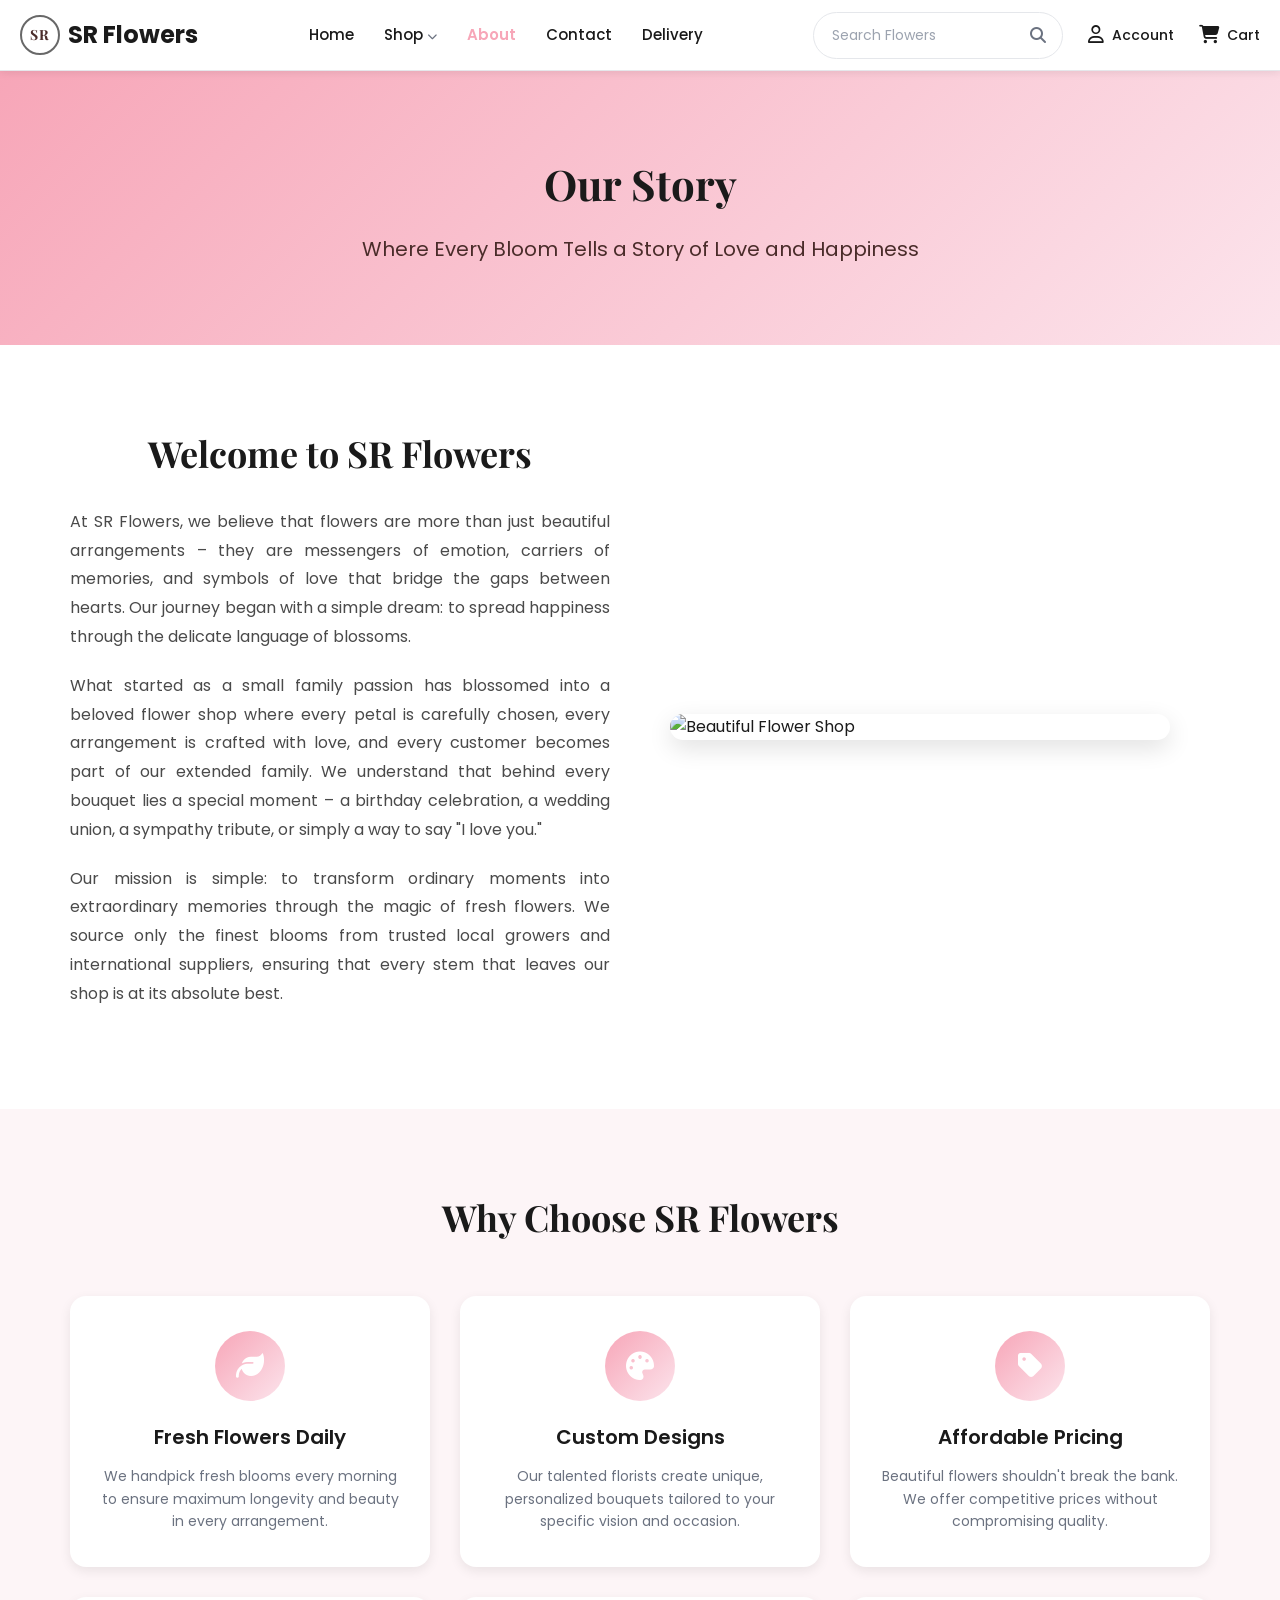
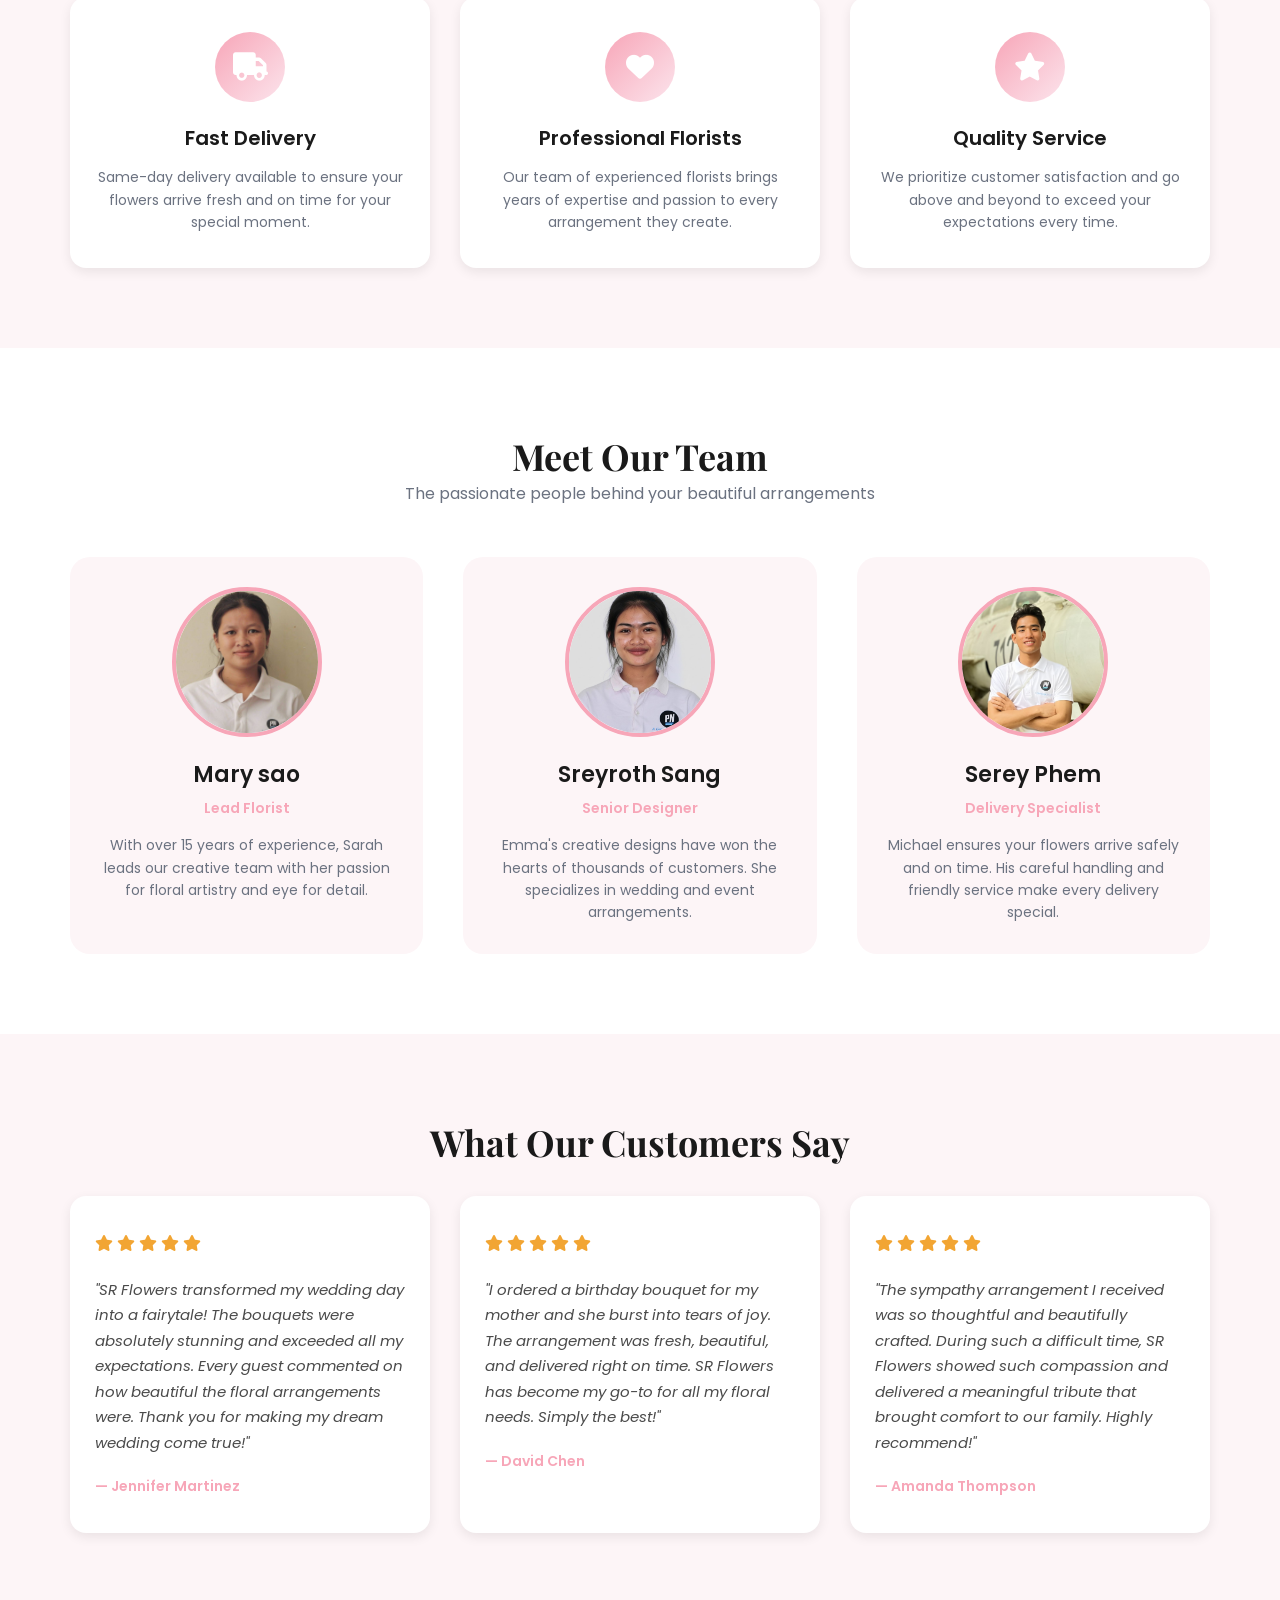
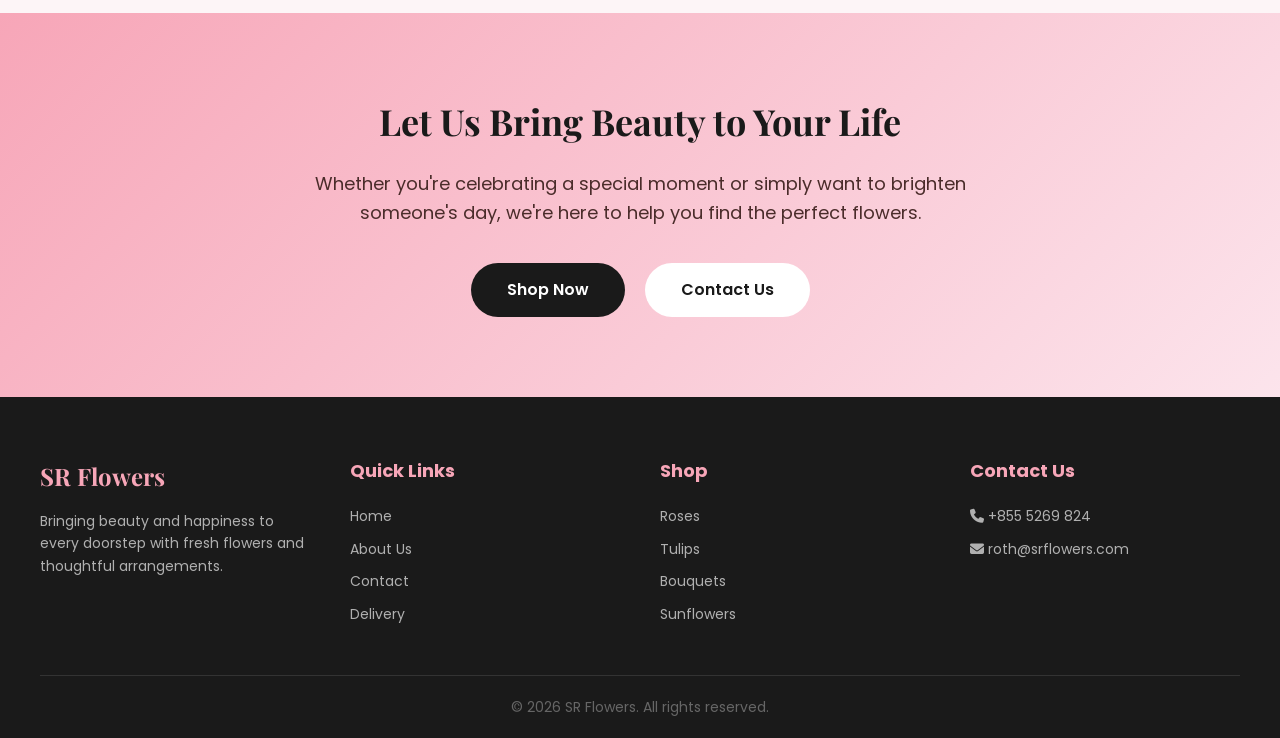
==== Pages/about.html @ 01a76b64 "First commit" ====
<!doctype html>
<html lang="en">
  <head>
    <meta charset="UTF-8" />
    <meta name="viewport" content="width=device-width, initial-scale=1.0" />
    <title>About Us - SR Flowers</title>
    <!-- Google Fonts -->
    <link rel="preconnect" href="https://fonts.googleapis.com" />
    <link rel="preconnect" href="https://fonts.gstatic.com" crossorigin />
    <link
      href="https://fonts.googleapis.com/css2?family=Playfair+Display:wght@400;600;700&family=Poppins:wght@300;400;500;600;700&display=swap"
      rel="stylesheet"
    />
    <!-- Font Awesome for icons -->
    <link
      rel="stylesheet"
      href="https://cdnjs.cloudflare.com/ajax/libs/font-awesome/6.4.0/css/all.min.css"
    />
    <link rel="stylesheet" href="../CSS/about.css" />
  </head>
  <body>
    <!-- ============================================
         HEADER / TOP NAVIGATION
    ============================================= -->
    <header class="header">
      <div class="header-container">
        <!-- Logo -->
        <div class="logo">
          <div class="mini-logo">
            <span>SR</span>
          </div>
          <span>SR Flowers</span>
        </div>

        <!-- Center Navigation -->
        <nav class="nav-links">
          <a href="../index.html" class="nav-item">Home</a>
          <div class="nav-item dropdown">
            <a href="#"> Shop <i class="fa-solid fa-chevron-down"></i> </a>
            <div class="dropdown-menu">
              <a href="./roses.html">Roses</a>
              <a href="./tulips.html">Tulips</a>
              <a href="./lities.html">Lilies</a>
              <a href="./sunflowers.html">Sunflowers</a>
              <a href="./orchids.html">Orchids</a>
              <a href="./bouquets.html">Bouquets</a>
            </div>
          </div>
          <a href="./about.html" class="nav-item active">About</a>
          <a href="./contact.html" class="nav-item">Contact</a>
          <a href="./delivery.html" class="nav-item">Delivery</a>
        </nav>

        <!-- Right Side -->
        <div class="header-right">
          <!-- Search Bar -->
          <div class="search-bar">
            <input type="text" placeholder="Search Flowers" />
            <button><i class="fa-solid fa-magnifying-glass"></i></button>
          </div>

          <!-- Account -->
          <a href="#" class="header-icon">
            <i class="fa-regular fa-user"></i>
            <span>Account</span>
          </a>

          <!-- Cart -->
          <a href="#" class="header-icon">
            <i class="fa-solid fa-cart-shopping"></i>
            <span>Cart</span>
          </a>
        </div>

        <!-- Mobile Menu Toggle -->
        <button class="mobile-menu-btn">
          <i class="fa-solid fa-bars"></i>
        </button>
      </div>
    </header>

    <!-- ============================================
         HERO SECTION
    ============================================= -->
    <section class="about-hero">
      <div class="about-hero-container">
        <h1 class="about-hero-title">Our Story</h1>
        <p class="about-hero-tagline">
          Where Every Bloom Tells a Story of Love and Happiness
        </p>
      </div>
    </section>

    <!-- ============================================
         ABOUT US SECTION
    ============================================= -->
    <section class="about-story">
      <div class="about-container">
        <div class="about-content">
          <h2 class="about-section-title">Welcome to SR Flowers</h2>
          <p class="about-text">
            At SR Flowers, we believe that flowers are more than just beautiful
            arrangements – they are messengers of emotion, carriers of memories,
            and symbols of love that bridge the gaps between hearts. Our journey
            began with a simple dream: to spread happiness through the delicate
            language of blossoms.
          </p>
          <p class="about-text">
            What started as a small family passion has blossomed into a beloved
            flower shop where every petal is carefully chosen, every arrangement
            is crafted with love, and every customer becomes part of our
            extended family. We understand that behind every bouquet lies a
            special moment – a birthday celebration, a wedding union, a sympathy
            tribute, or simply a way to say "I love you."
          </p>
          <p class="about-text">
            Our mission is simple: to transform ordinary moments into
            extraordinary memories through the magic of fresh flowers. We source
            only the finest blooms from trusted local growers and international
            suppliers, ensuring that every stem that leaves our shop is at its
            absolute best.
          </p>
        </div>
        <div class="about-image">
          <img
            src="https://images.unsplash.com/photo-1487530811176-3780de880c2d?w=600&h=500&fit=crop"
            alt="Beautiful Flower Shop"
          />
        </div>
      </div>
    </section>

    <!-- ============================================
         WHY CHOOSE US
    ============================================= -->
    <section class="why-choose-us">
      <div class="about-container">
        <h2 class="about-section-title">Why Choose SR Flowers</h2>
        <div class="features-grid">
          <div class="feature-card">
            <div class="feature-icon">
              <i class="fa-solid fa-leaf"></i>
            </div>
            <h3>Fresh Flowers Daily</h3>
            <p>
              We handpick fresh blooms every morning to ensure maximum longevity
              and beauty in every arrangement.
            </p>
          </div>
          <div class="feature-card">
            <div class="feature-icon">
              <i class="fa-solid fa-palette"></i>
            </div>
            <h3>Custom Designs</h3>
            <p>
              Our talented florists create unique, personalized bouquets
              tailored to your specific vision and occasion.
            </p>
          </div>
          <div class="feature-card">
            <div class="feature-icon">
              <i class="fa-solid fa-tag"></i>
            </div>
            <h3>Affordable Pricing</h3>
            <p>
              Beautiful flowers shouldn't break the bank. We offer competitive
              prices without compromising quality.
            </p>
          </div>
          <div class="feature-card">
            <div class="feature-icon">
              <i class="fa-solid fa-truck"></i>
            </div>
            <h3>Fast Delivery</h3>
            <p>
              Same-day delivery available to ensure your flowers arrive fresh
              and on time for your special moment.
            </p>
          </div>
          <div class="feature-card">
            <div class="feature-icon">
              <i class="fa-solid fa-heart"></i>
            </div>
            <h3>Professional Florists</h3>
            <p>
              Our team of experienced florists brings years of expertise and
              passion to every arrangement they create.
            </p>
          </div>
          <div class="feature-card">
            <div class="feature-icon">
              <i class="fa-solid fa-star"></i>
            </div>
            <h3>Quality Service</h3>
            <p>
              We prioritize customer satisfaction and go above and beyond to
              exceed your expectations every time.
            </p>
          </div>
        </div>
      </div>
    </section>

    <!-- ============================================
         OUR TEAM
    ============================================= -->
    <section class="our-team">
      <div class="about-container">
        <h2 class="about-section-title">Meet Our Team</h2>
        <p class="team-intro">
          The passionate people behind your beautiful arrangements
        </p>
        <div class="team-grid">
          <div class="team-card">
            <div class="team-image">
              <img
                src="../Images/aboutImages/photo_2026-03-27_16-29-30.jpg"
                alt="Lead Florist"
              />
            </div>
            <h3>Mary sao</h3>
            <p class="team-role">Lead Florist</p>
            <p class="team-desc">
              With over 15 years of experience, Sarah leads our creative team
              with her passion for floral artistry and eye for detail.
            </p>
          </div>
          <div class="team-card">
            <div class="team-image">
              <img
                src="../Images/aboutImages/photo_2026-03-27_16-29-22.jpg"
                alt="Floral Designer"
              />
            </div>
            <h3>Sreyroth Sang</h3>
            <p class="team-role">Senior Designer</p>
            <p class="team-desc">
              Emma's creative designs have won the hearts of thousands of
              customers. She specializes in wedding and event arrangements.
            </p>
          </div>
          <div class="team-card">
            <div class="team-image">
              <img
                src="../Images/aboutImages/photo_2026-03-27_16-34-37.jpg"
                alt="Delivery Specialist"
              />
            </div>
            <h3>Serey Phem</h3>
            <p class="team-role">Delivery Specialist</p>
            <p class="team-desc">
              Michael ensures your flowers arrive safely and on time. His
              careful handling and friendly service make every delivery special.
            </p>
          </div>
        </div>
      </div>
    </section>

    <!-- ============================================
         TESTIMONIALS
    ============================================= -->
    <section class="testimonials">
      <div class="about-container">
        <h2 class="about-section-title">What Our Customers Say</h2>
        <div class="testimonials-grid">
          <div class="testimonial-card">
            <div class="testimonial-stars">
              <i class="fa-solid fa-star"></i>
              <i class="fa-solid fa-star"></i>
              <i class="fa-solid fa-star"></i>
              <i class="fa-solid fa-star"></i>
              <i class="fa-solid fa-star"></i>
            </div>
            <p class="testimonial-text">
              "SR Flowers transformed my wedding day into a fairytale! The
              bouquets were absolutely stunning and exceeded all my
              expectations. Every guest commented on how beautiful the floral
              arrangements were. Thank you for making my dream wedding come
              true!"
            </p>
            <p class="testimonial-author">— Jennifer Martinez</p>
          </div>
          <div class="testimonial-card">
            <div class="testimonial-stars">
              <i class="fa-solid fa-star"></i>
              <i class="fa-solid fa-star"></i>
              <i class="fa-solid fa-star"></i>
              <i class="fa-solid fa-star"></i>
              <i class="fa-solid fa-star"></i>
            </div>
            <p class="testimonial-text">
              "I ordered a birthday bouquet for my mother and she burst into
              tears of joy. The arrangement was fresh, beautiful, and delivered
              right on time. SR Flowers has become my go-to for all my floral
              needs. Simply the best!"
            </p>
            <p class="testimonial-author">— David Chen</p>
          </div>
          <div class="testimonial-card">
            <div class="testimonial-stars">
              <i class="fa-solid fa-star"></i>
              <i class="fa-solid fa-star"></i>
              <i class="fa-solid fa-star"></i>
              <i class="fa-solid fa-star"></i>
              <i class="fa-solid fa-star"></i>
            </div>
            <p class="testimonial-text">
              "The sympathy arrangement I received was so thoughtful and
              beautifully crafted. During such a difficult time, SR Flowers
              showed such compassion and delivered a meaningful tribute that
              brought comfort to our family. Highly recommend!"
            </p>
            <p class="testimonial-author">— Amanda Thompson</p>
          </div>
        </div>
      </div>
    </section>

    <!-- ============================================
         CALL TO ACTION
    ============================================= -->
    <section class="cta-section">
      <div class="cta-container">
        <h2 class="cta-title">Let Us Bring Beauty to Your Life</h2>
        <p class="cta-text">
          Whether you're celebrating a special moment or simply want to brighten
          someone's day, we're here to help you find the perfect flowers.
        </p>
        <div class="cta-buttons">
          <a href="../index.html" class="cta-btn-primary">Shop Now</a>
          <a href="./contact.html" class="cta-btn-secondary">Contact Us</a>
        </div>
      </div>
    </section>

    <!-- ============================================
         FOOTER
    ============================================= -->
    <footer class="footer">
      <div class="footer-container">
        <div class="footer-section">
          <h3>SR Flowers</h3>
          <p>
            Bringing beauty and happiness to every doorstep with fresh flowers
            and thoughtful arrangements.
          </p>
        </div>
        <div class="footer-section">
          <h4>Quick Links</h4>
          <a href="../index.html">Home</a>
          <a href="./about.html">About Us</a>
          <a href="./contact.html">Contact</a>
          <a href="./delivery.html">Delivery</a>
        </div>
        <div class="footer-section">
          <h4>Shop</h4>
          <a href="./roses.html">Roses</a>
          <a href="./tulips.html">Tulips</a>
          <a href="./bouquets.html">Bouquets</a>
          <a href="./sunflowers.html">Sunflowers</a>
        </div>
        <div class="footer-section">
          <h4>Contact Us</h4>
          <p><i class="fa-solid fa-phone"></i> +855 5269 824</p>
          <p><i class="fa-solid fa-envelope"></i> roth@srflowers.com</p>
        </div>
      </div>
      <div class="footer-bottom">
        <p>&copy; 2026 SR Flowers. All rights reserved.</p>
      </div>
    </footer>
  </body>
</html>
---- CSS/about.css ----
/* ============================================
   ABOUT PAGE STYLES
   ============================================ */

/* ============================================
   RESET & BASIC STYLES
   ============================================ */
* {
  margin: 0;
  padding: 0;
  box-sizing: border-box;
}

body {
  font-family: "Poppins", sans-serif;
  background-color: #ffffff;
  color: #1a1a1a;
  line-height: 1.6;
}

a {
  text-decoration: none;
  color: inherit;
}

button {
  font-family: inherit;
  cursor: pointer;
  border: none;
  outline: none;
}

img {
  max-width: 100%;
  height: auto;
  display: block;
}

/* ============================================
   HEADER / TOP NAVIGATION
   ============================================ */
.header {
  background-color: #ffffff;
  box-shadow: 0 2px 8px rgba(0, 0, 0, 0.08);
  position: sticky;
  top: 0;
  z-index: 1000;
  border-bottom: 1px solid #e5e7eb;
}

.header-container {
  max-width: 1300px;
  margin: 0 auto;
  padding: 0 20px;
  height: 70px;
  display: flex;
  align-items: center;
  justify-content: space-between;
  gap: 30px;
}

.logo {
  display: flex;
  align-items: center;
  gap: 8px;
  font-size: 24px;
  font-weight: 700;
  color: #1a1a1a;
  flex-shrink: 0;
}

.logo i {
  color: #f7a6b8;
  font-size: 28px;
}

.mini-logo {
  width: 40px;
  height: 40px;
  border-radius: 50%;
  display: flex;
  justify-content: center;
  align-items: center;
  border: rgb(104, 104, 104) 2px solid;
}

.mini-logo span {
  font-family: "Playfair Display", serif;
  font-size: 14px;
  font-weight: 700;
  color: #4a2c2a;
  letter-spacing: 1px;
}

.nav-links {
  display: flex;
  align-items: center;
  gap: 30px;
}

.nav-item {
  font-size: 15px;
  font-weight: 500;
  color: #1a1a1a;
  transition: color 0.3s ease;
  display: flex;
  align-items: center;
  gap: 5px;
}

.nav-item:hover {
  color: #f7a6b8;
}

/* Active Navigation Link */
.nav-item.active {
  color: #f7a6b8;
  font-weight: 600;
}

.dropdown-menu a.active {
  background-color: #f7a6b8;
  color: #ffffff;
}

.nav-item i {
  font-size: 10px;
  color: #6b7280;
}

.dropdown {
  position: relative;
}

.dropdown-menu {
  position: absolute;
  top: 100%;
  left: 0;
  background-color: #ffffff;
  border-radius: 8px;
  box-shadow: 0 4px 12px rgba(0, 0, 0, 0.15);
  min-width: 200px;
  padding: 10px 0;
  display: none;
  z-index: 1000;
}

.dropdown:hover .dropdown-menu {
  display: block;
}

.dropdown-menu a {
  display: block;
  padding: 10px 20px;
  color: #1a1a1a;
  font-size: 14px;
  transition:
    background-color 0.3s ease,
    color 0.3s ease;
}

.dropdown-menu a:hover {
  background-color: #f7a6b8;
  color: #ffffff;
}

.header-right {
  display: flex;
  align-items: center;
  gap: 25px;
  flex-shrink: 0;
}

.search-bar {
  display: flex;
  align-items: center;
  background-color: #ffffff;
  border-radius: 50px;
  overflow: hidden;
  border: 1px solid #e5e7eb;
  transition:
    border-color 0.3s ease,
    box-shadow 0.3s ease;
}

.search-bar:focus-within {
  border-color: #f7a6b8;
  box-shadow: 0 0 0 3px rgba(247, 166, 184, 0.1);
}

.search-bar input {
  border: none;
  background: transparent;
  padding: 10px 18px;
  font-size: 14px;
  width: 200px;
  font-family: inherit;
  outline: none;
}

.search-bar input::placeholder {
  color: #9ca3af;
}

.search-bar button {
  background: transparent;
  padding: 10px 16px;
  color: #6b7280;
  font-size: 16px;
  transition: color 0.3s ease;
}

.search-bar button:hover {
  color: #f7a6b8;
}

.header-icon {
  display: flex;
  align-items: center;
  gap: 8px;
  font-size: 14px;
  font-weight: 500;
  color: #1a1a1a;
  transition: color 0.3s ease;
}

.header-icon:hover {
  color: #f7a6b8;
}

.header-icon i {
  font-size: 18px;
}

.mobile-menu-btn {
  display: none;
  background: transparent;
  font-size: 24px;
  color: #1a1a1a;
  padding: 5px;
}

/* ============================================
   ABOUT HERO SECTION
   ============================================ */
.about-hero {
  background: linear-gradient(135deg, #f7a6b8 0%, #fce4ec 100%);
  padding: 80px 30px;
  text-align: center;
}

.about-hero-container {
  max-width: 800px;
  margin: 0 auto;
}

.about-hero-title {
  font-family: "Playfair Display", serif;
  font-size: 42px;
  font-weight: 700;
  color: #1a1a1a;
  margin-bottom: 15px;
}

.about-hero-tagline {
  font-size: 20px;
  color: #4a2c2a;
  font-weight: 400;
  line-height: 1.6;
}

/* ============================================
   ABOUT CONTAINER
   ============================================ */
.about-container {
  max-width: 1200px;
  margin: 0 auto;
  padding: 0 30px;
}

/* ============================================
   ABOUT STORY SECTION
   ============================================ */
.about-story {
  padding: 80px 30px;
  background-color: #ffffff;
}

.about-story .about-container {
  display: flex;
  align-items: center;
  gap: 60px;
}

.about-content {
  flex: 1;
}

.about-section-title {
  font-family: "Playfair Display", serif;
  font-size: 36px;
  font-weight: 700;
  color: #1a1a1a;
  margin-bottom: 25px;
  text-align: center;
}

.about-text {
  font-size: 16px;
  color: #4a4a4a;
  line-height: 1.8;
  margin-bottom: 20px;
  text-align: justify;
}

.about-image {
  flex: 1;
}

.about-image img {
  width: 100%;
  max-width: 500px;
  height: auto;
  border-radius: 20px;
  box-shadow: 0 8px 24px rgba(0, 0, 0, 0.12);
}

/* ============================================
   WHY CHOOSE US SECTION
   ============================================ */
.why-choose-us {
  padding: 80px 30px;
  background-color: #fdf5f7;
}

.why-choose-us .about-section-title {
  margin-bottom: 50px;
}

.features-grid {
  display: grid;
  grid-template-columns: repeat(3, 1fr);
  gap: 30px;
}

.feature-card {
  background-color: #ffffff;
  padding: 35px 25px;
  border-radius: 16px;
  text-align: center;
  box-shadow: 0 4px 12px rgba(0, 0, 0, 0.08);
  transition:
    transform 0.3s ease,
    box-shadow 0.3s ease;
}

.feature-card:hover {
  transform: translateY(-5px);
  box-shadow: 0 8px 20px rgba(0, 0, 0, 0.12);
}

.feature-icon {
  width: 70px;
  height: 70px;
  background: linear-gradient(135deg, #f7a6b8 0%, #fce4ec 100%);
  border-radius: 50%;
  display: flex;
  align-items: center;
  justify-content: center;
  margin: 0 auto 20px;
}

.feature-icon i {
  font-size: 28px;
  color: #fff;
}

.feature-card h3 {
  font-size: 20px;
  font-weight: 600;
  color: #1a1a1a;
  margin-bottom: 12px;
}

.feature-card p {
  font-size: 14px;
  color: #6b7280;
  line-height: 1.6;
}

/* ============================================
   OUR TEAM SECTION
   ============================================ */
.our-team {
  padding: 80px 30px;
  background-color: #ffffff;
}

.team-intro {
  text-align: center;
  font-size: 16px;
  color: #6b7280;
  margin-bottom: 50px;
  margin-top: -30px;
}

.team-grid {
  display: grid;
  grid-template-columns: repeat(3, 1fr);
  gap: 40px;
}

.team-card {
  text-align: center;
  padding: 30px;
  border-radius: 20px;
  background-color: #fdf5f7;
  transition: transform 0.3s ease;
}

.team-card:hover {
  transform: translateY(-5px);
}

.team-image {
  width: 150px;
  height: 150px;
  border-radius: 50%;
  margin: 0 auto 20px;
  overflow: hidden;
  border: 4px solid #f7a6b8;
}

.team-image img {
  width: 100%;
  height: 100%;
  object-fit: cover;
}

.team-card h3 {
  font-size: 22px;
  font-weight: 600;
  color: #1a1a1a;
  margin-bottom: 5px;
}

.team-role {
  font-size: 14px;
  color: #f7a6b8;
  font-weight: 600;
  margin-bottom: 15px;
}

.team-desc {
  font-size: 14px;
  color: #6b7280;
  line-height: 1.6;
}

/* ============================================
   TESTIMONIALS SECTION
   ============================================ */
.testimonials {
  padding: 80px 30px;
  background-color: #fdf5f7;
}

.testimonials-grid {
  display: grid;
  grid-template-columns: repeat(3, 1fr);
  gap: 30px;
}

.testimonial-card {
  background-color: #ffffff;
  padding: 35px 25px;
  border-radius: 16px;
  box-shadow: 0 4px 12px rgba(0, 0, 0, 0.08);
  transition: transform 0.3s ease;
}

.testimonial-card:hover {
  transform: translateY(-5px);
}

.testimonial-stars {
  margin-bottom: 20px;
}

.testimonial-stars i {
  color: #f2a533;
  font-size: 16px;
}

.testimonial-text {
  font-size: 15px;
  color: #4a4a4a;
  line-height: 1.7;
  font-style: italic;
  margin-bottom: 20px;
}

.testimonial-author {
  font-size: 14px;
  color: #f7a6b8;
  font-weight: 600;
}

/* ============================================
   CTA SECTION
   ============================================ */
.cta-section {
  background: linear-gradient(135deg, #f7a6b8 0%, #fce4ec 100%);
  padding: 80px 30px;
  text-align: center;
}

.cta-container {
  max-width: 700px;
  margin: 0 auto;
}

.cta-title {
  font-family: "Playfair Display", serif;
  font-size: 36px;
  font-weight: 700;
  color: #1a1a1a;
  margin-bottom: 20px;
}

.cta-text {
  font-size: 18px;
  color: #4a2c2a;
  margin-bottom: 35px;
  line-height: 1.6;
}

.cta-buttons {
  display: flex;
  gap: 20px;
  justify-content: center;
}

.cta-btn-primary {
  background-color: #1a1a1a;
  color: #ffffff;
  padding: 14px 36px;
  border-radius: 50px;
  font-size: 16px;
  font-weight: 600;
  transition:
    background-color 0.3s ease,
    transform 0.3s ease;
}

.cta-btn-primary:hover {
  background-color: #333333;
  transform: translateY(-2px);
}

.cta-btn-secondary {
  background-color: #ffffff;
  color: #1a1a1a;
  padding: 14px 36px;
  border-radius: 50px;
  font-size: 16px;
  font-weight: 600;
  transition:
    background-color 0.3s ease,
    transform 0.3s ease;
}

.cta-btn-secondary:hover {
  background-color: #ffffff;
  transform: translateY(-2px);
}

/* ============================================
   FOOTER
   ============================================ */
.footer {
  background-color: #1a1a1a;
  color: #ffffff;
  padding: 60px 30px 20px;
}

.footer-container {
  max-width: 1200px;
  margin: 0 auto;
  display: grid;
  grid-template-columns: repeat(4, 1fr);
  gap: 40px;
}

.footer-section h3 {
  font-family: "Playfair Display", serif;
  font-size: 24px;
  margin-bottom: 15px;
  color: #f7a6b8;
}

.footer-section h4 {
  font-size: 18px;
  margin-bottom: 20px;
  color: #f7a6b8;
}

.footer-section p {
  font-size: 14px;
  color: #b0b0b0;
  margin-bottom: 10px;
  line-height: 1.6;
}

.footer-section a {
  display: block;
  font-size: 14px;
  color: #b0b0b0;
  margin-bottom: 10px;
  transition: color 0.3s ease;
}

.footer-section a:hover {
  color: #f7a6b8;
}

.footer-bottom {
  max-width: 1200px;
  margin: 40px auto 0;
  padding-top: 20px;
  border-top: 1px solid #333333;
  text-align: center;
}

.footer-bottom p {
  font-size: 14px;
  color: #666666;
}

/* ============================================
   RESPONSIVE STYLES
   ============================================ */
@media (max-width: 1024px) {
  .features-grid,
  .team-grid,
  .testimonials-grid {
    grid-template-columns: repeat(2, 1fr);
  }

  .footer-container {
    grid-template-columns: repeat(2, 1fr);
  }
}

@media (max-width: 768px) {
  .about-hero-title {
    font-size: 40px;
  }

  .about-story .about-container {
    flex-direction: column;
    gap: 30px;
  }

  .about-image {
    order: -1;
  }

  .features-grid,
  .team-grid,
  .testimonials-grid {
    grid-template-columns: 1fr;
  }

  .cta-buttons {
    flex-direction: column;
    align-items: center;
  }

  .footer-container {
    grid-template-columns: 1fr;
    text-align: center;
  }
}
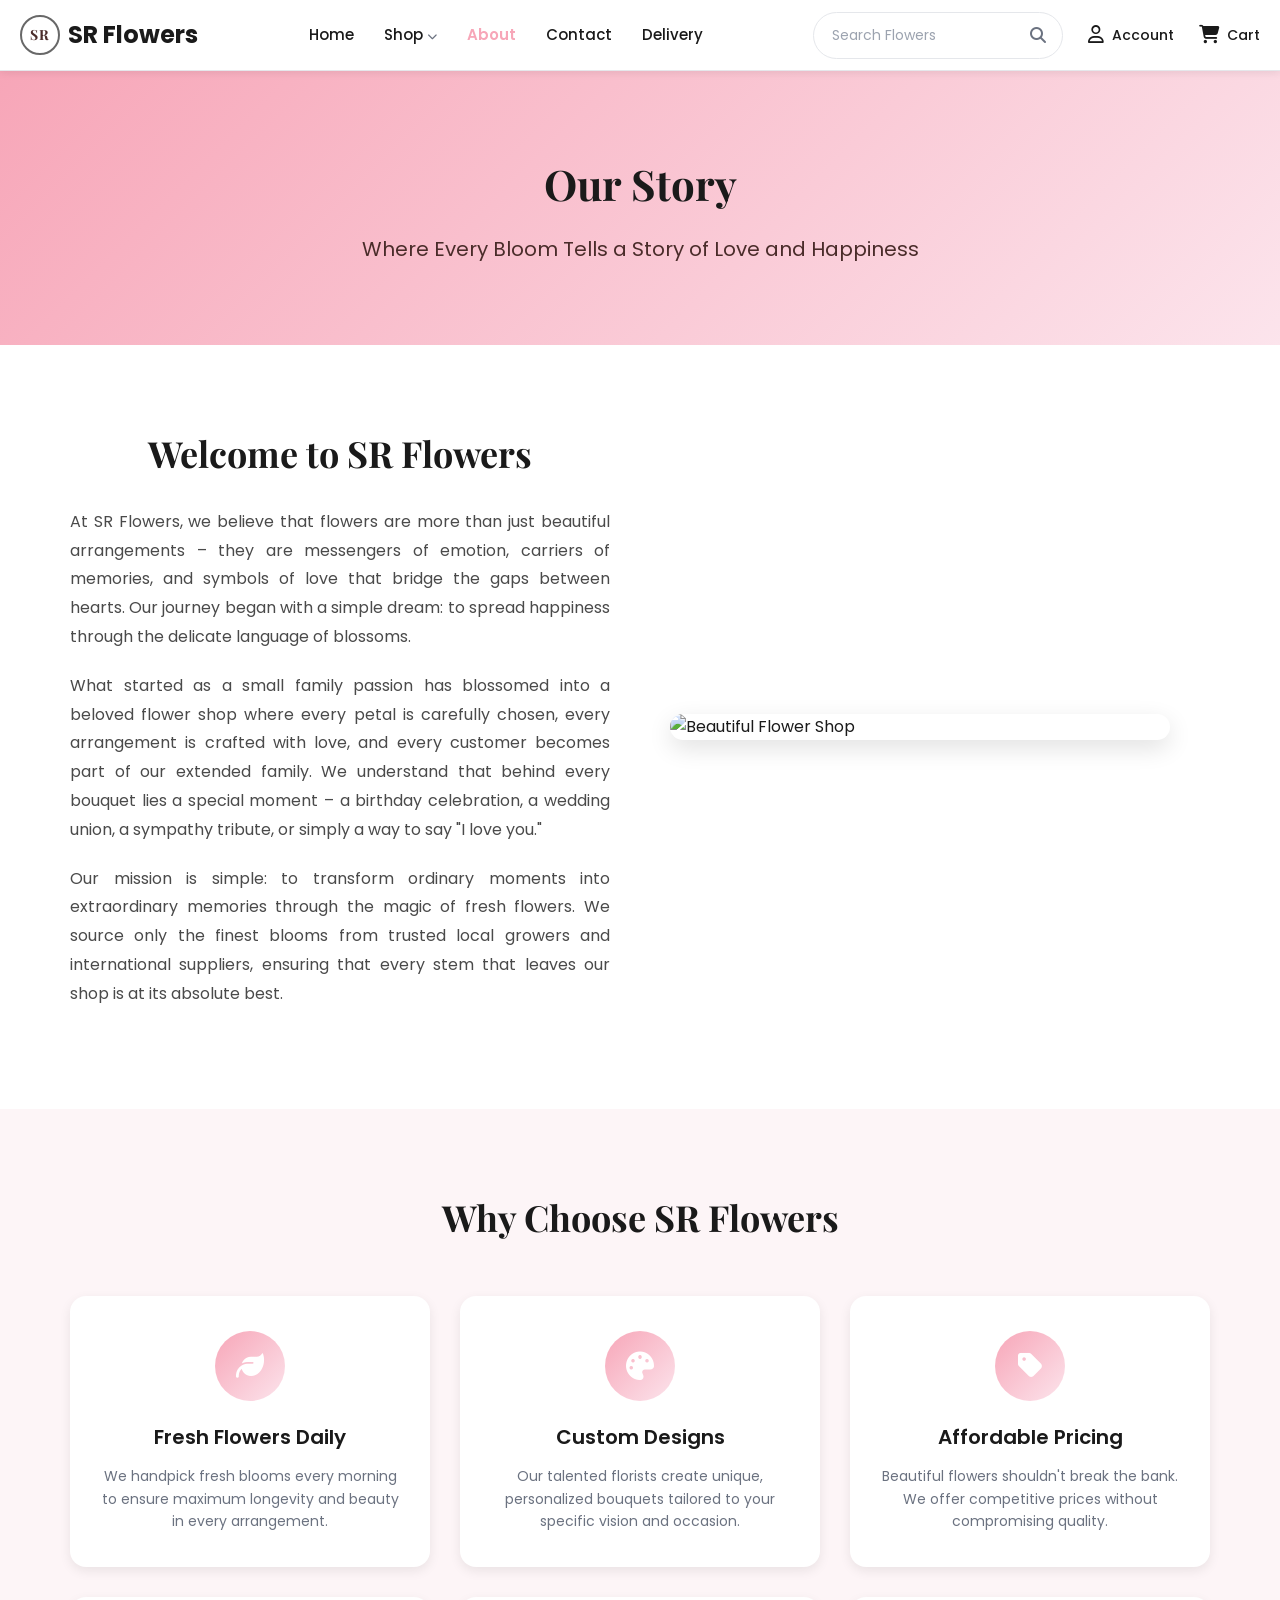
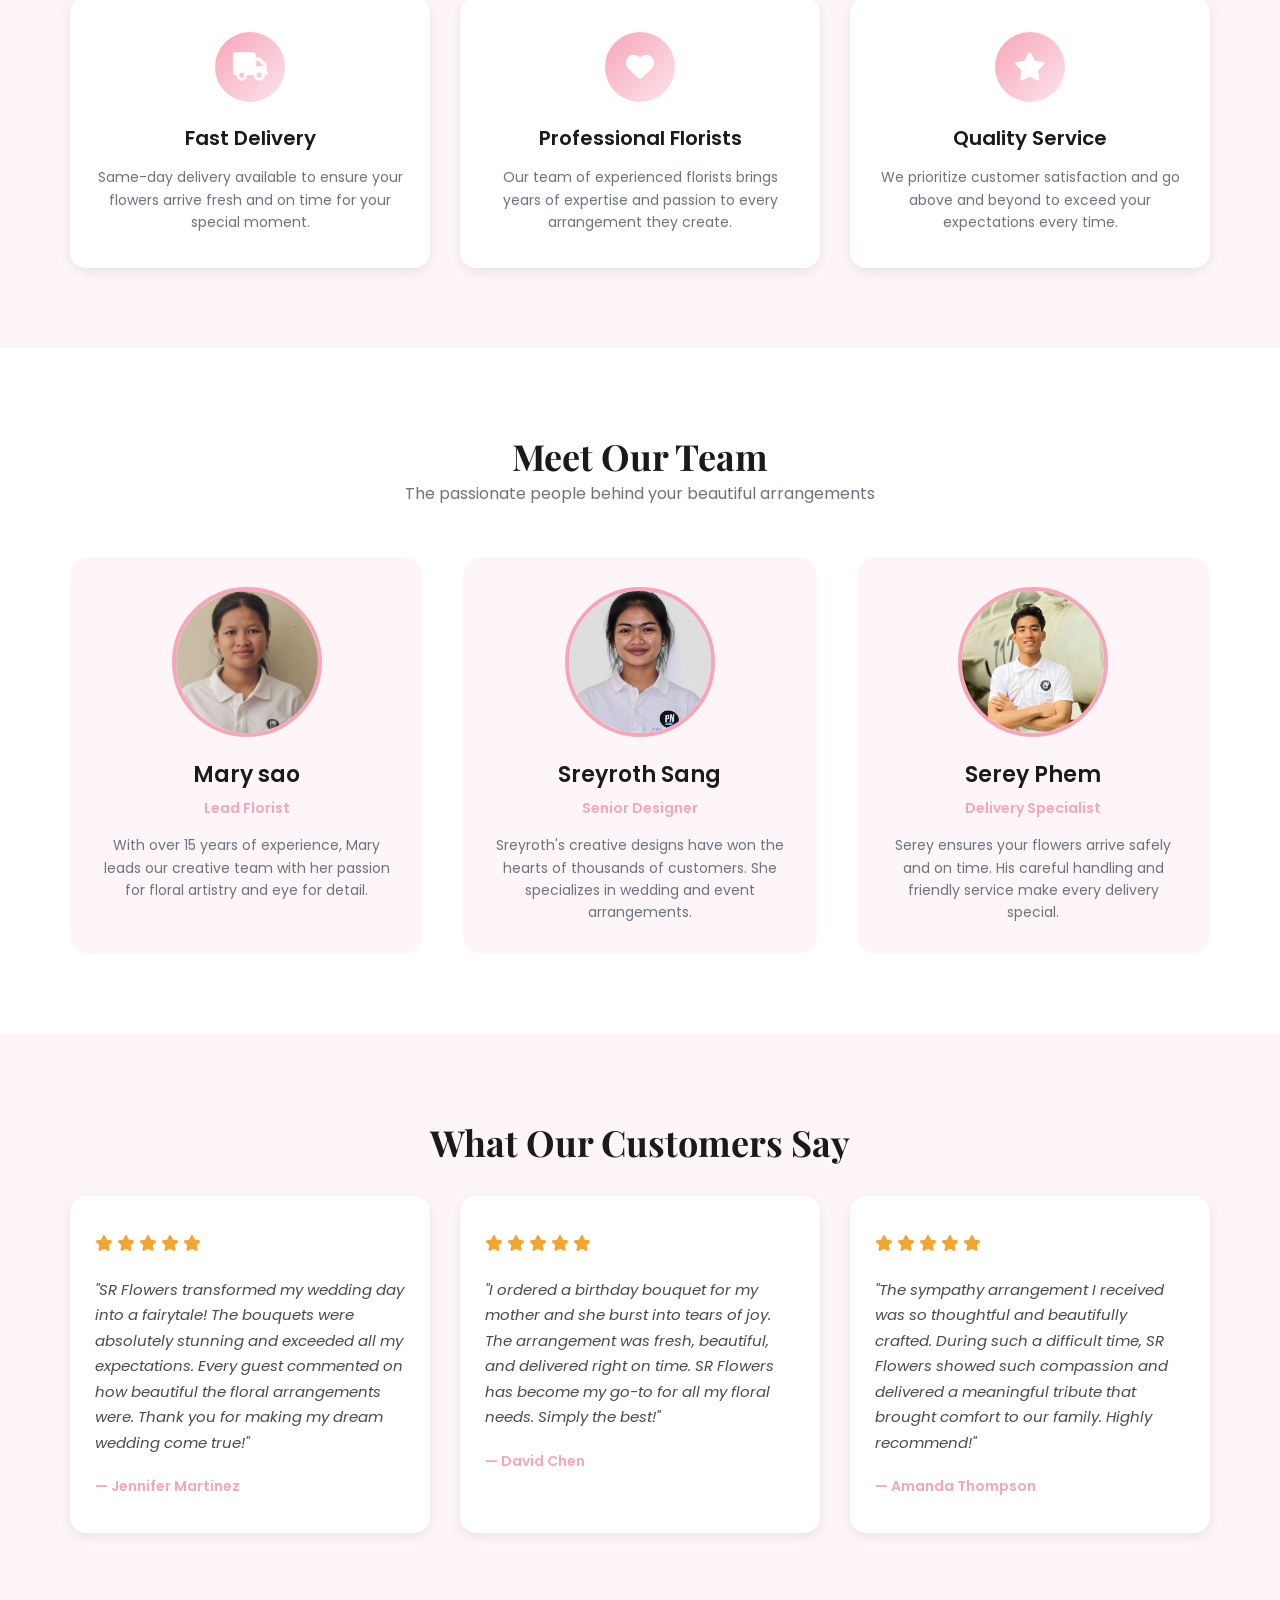
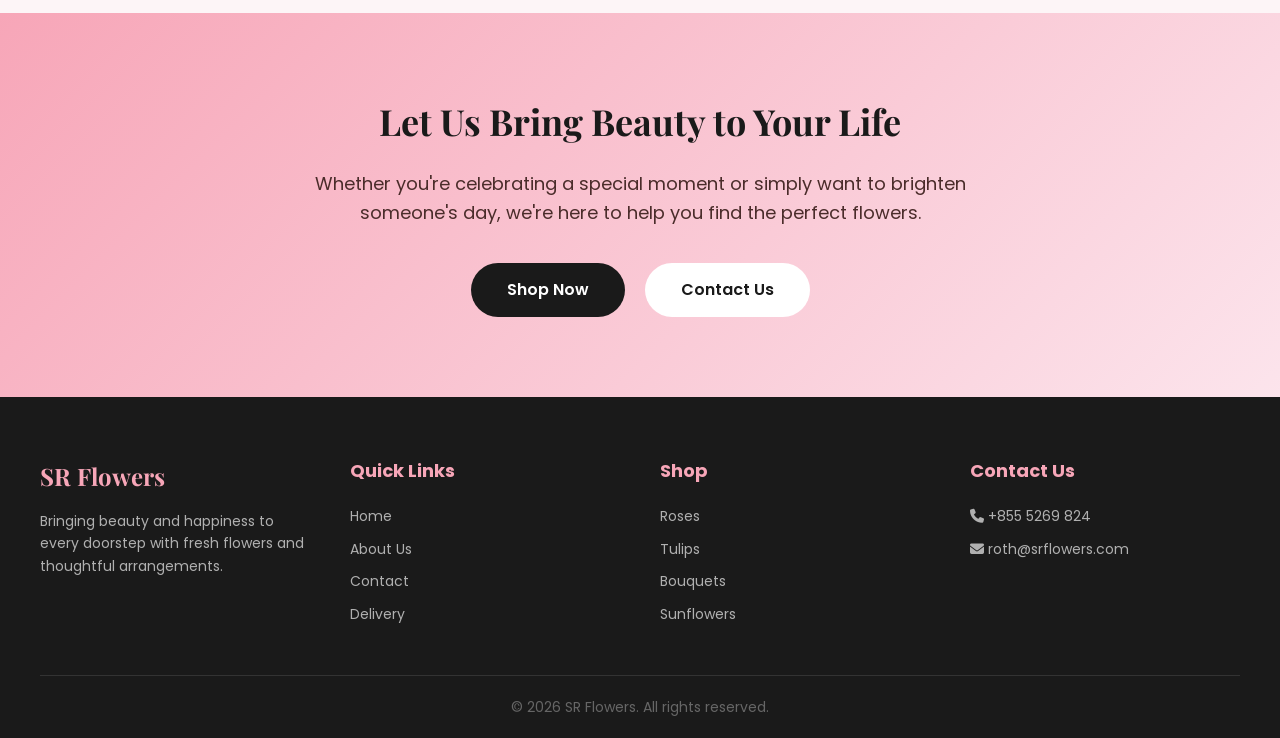
==== commit 67c0e717: "update on about us page" ====
--- a/Pages/about.html
+++ b/Pages/about.html
@@ -221,7 +221,7 @@
             <h3>Mary sao</h3>
             <p class="team-role">Lead Florist</p>
             <p class="team-desc">
-              With over 15 years of experience, Sarah leads our creative team
+              With over 15 years of experience, Mary​ leads our creative team
               with her passion for floral artistry and eye for detail.
             </p>
           </div>
@@ -235,7 +235,7 @@
             <h3>Sreyroth Sang</h3>
             <p class="team-role">Senior Designer</p>
             <p class="team-desc">
-              Emma's creative designs have won the hearts of thousands of
+              Sreyroth's creative designs have won the hearts of thousands of
               customers. She specializes in wedding and event arrangements.
             </p>
           </div>
@@ -249,7 +249,7 @@
             <h3>Serey Phem</h3>
             <p class="team-role">Delivery Specialist</p>
             <p class="team-desc">
-              Michael ensures your flowers arrive safely and on time. His
+              Serey ensures your flowers arrive safely and on time. His
               careful handling and friendly service make every delivery special.
             </p>
           </div>
